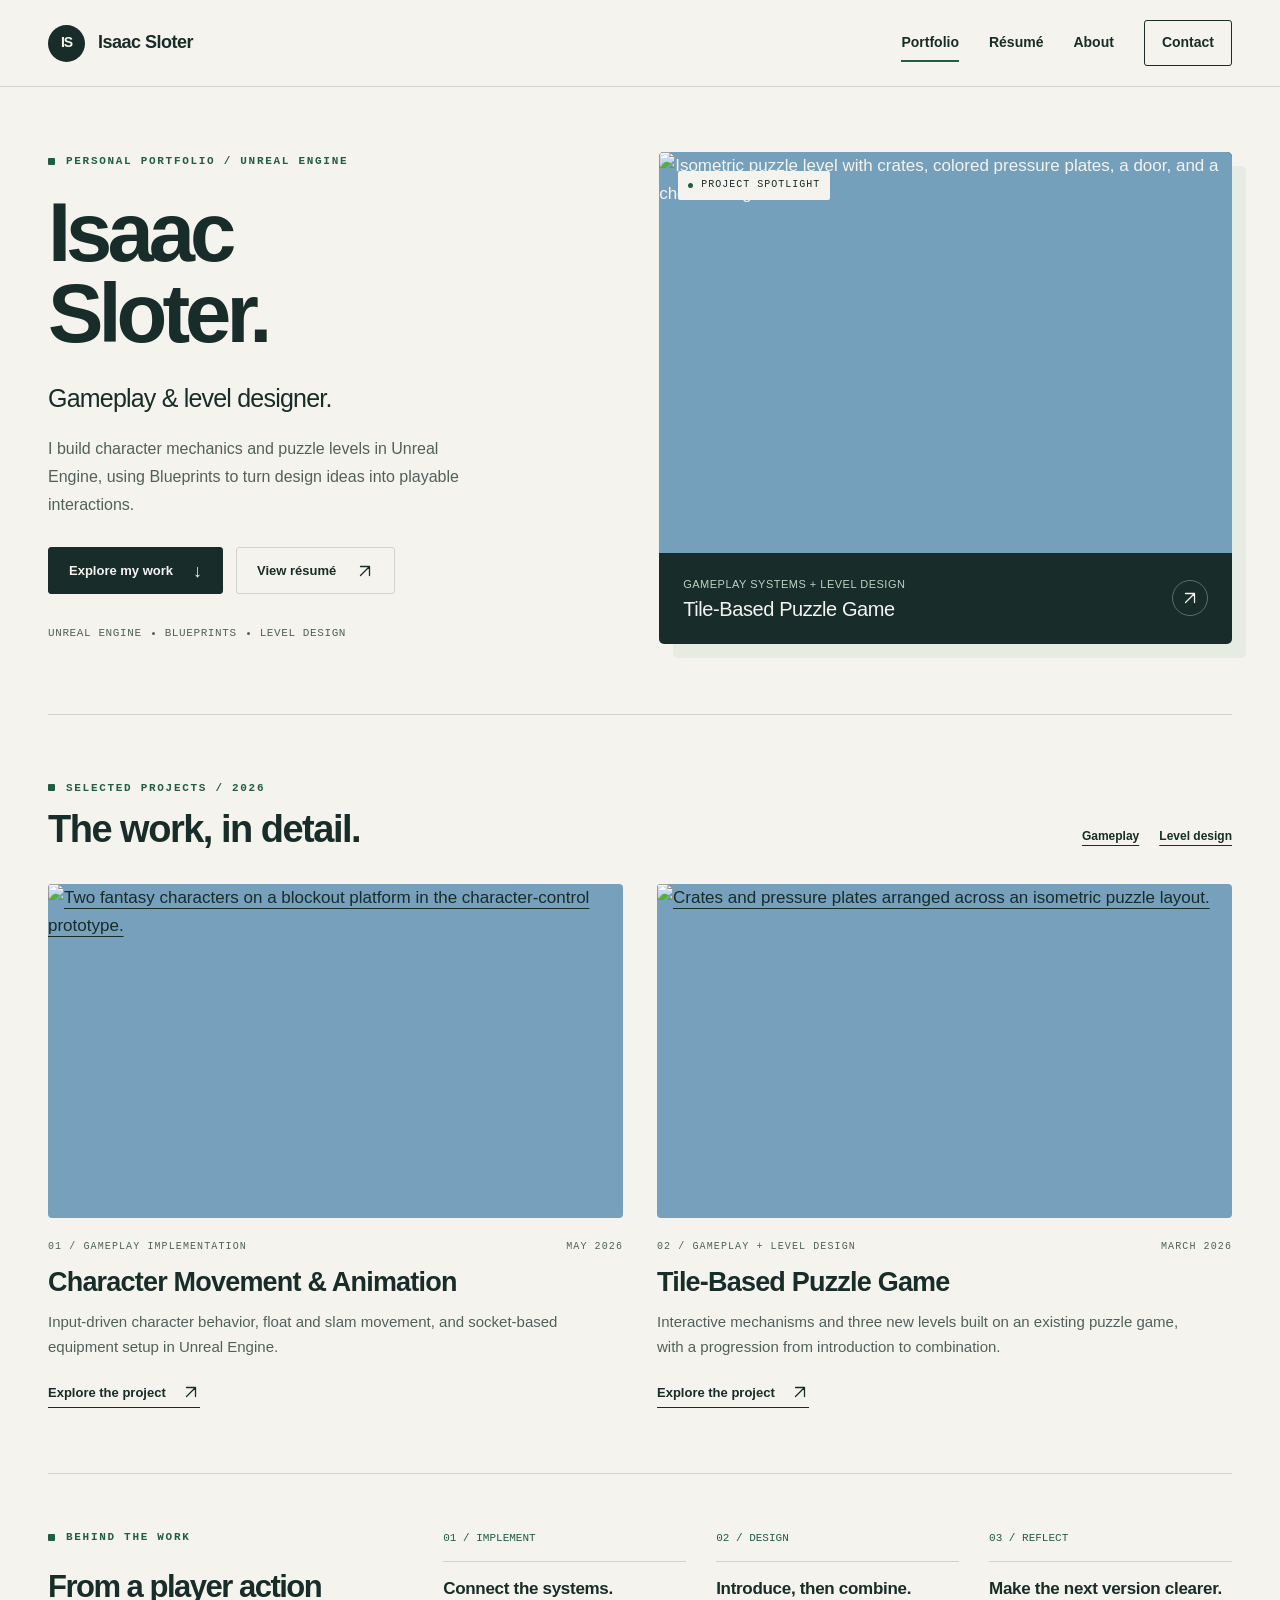
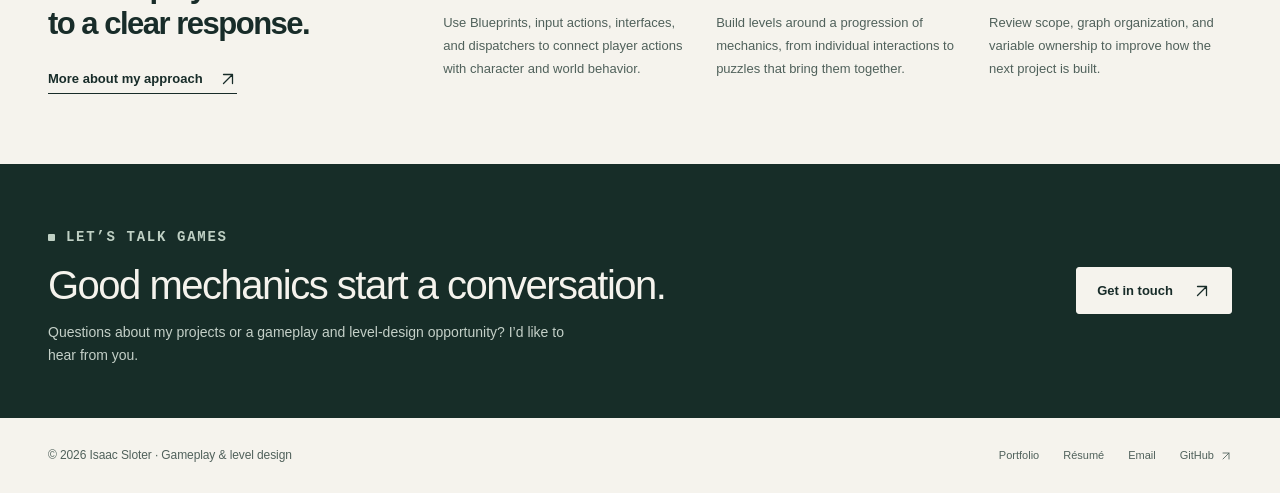
==== index.html @ c2fa04ca "Build personal gameplay and level design portfolio" ====
<!doctype html>
<html lang="en"><head>
<meta charset="utf-8"><meta name="viewport" content="width=device-width, initial-scale=1">
<title>Isaac Sloter | Gameplay &amp; Level Design</title><meta name="description" content="Isaac Sloter’s Unreal Engine portfolio: character movement, Blueprint gameplay systems, and puzzle level design.">
<meta name="theme-color" content="#182c29"><link rel="canonical" href="https://isaacsloter.github.io/">
<meta property="og:type" content="website"><meta property="og:title" content="Isaac Sloter | Gameplay &amp; Level Design"><meta property="og:description" content="Isaac Sloter’s Unreal Engine portfolio: character movement, Blueprint gameplay systems, and puzzle level design."><meta property="og:url" content="https://isaacsloter.github.io/"><meta property="og:image" content="https://isaacsloter.github.io/assets/puzzle-pressure-plates.png"><meta name="twitter:card" content="summary_large_image">
<link rel="icon" type="image/svg+xml" href="assets/favicon.svg"><link rel="stylesheet" href="styles.css"><script src="site.js" defer></script>
</head><body><a class="skip-link" href="#main">Skip to content</a>
<header class="site-header"><div class="wrap header-inner">
  <a class="wordmark" href="index.html" aria-label="Isaac Sloter — portfolio home"><span class="monogram" aria-hidden="true">IS</span>Isaac Sloter</a>
  <nav class="main-nav" aria-label="Main navigation"><a href="index.html#work" aria-current="page">Portfolio</a><a href="resume.html">Résumé</a><a href="about.html">About</a><a href="contact.html" class="contact-link">Contact</a></nav>
</div></header><main id="main"><div class="wrap">
<section class="hero" aria-labelledby="intro-title"><div>
<p class="eyebrow">Personal portfolio / Unreal Engine</p>
<h1 id="intro-title"><span>Isaac</span><span>Sloter.</span></h1>
<p class="hero-role">Gameplay &amp; level designer.</p>
<p class="hero-copy">I build character mechanics and puzzle levels in Unreal Engine, using Blueprints to turn design ideas into playable interactions.</p>
<div class="button-row"><a class="button" href="#work">Explore my work <span class="arrow" aria-hidden="true">↓</span></a><a class="button secondary" href="resume.html">View résumé <span class="arrow" aria-hidden="true"><svg class="icon" aria-hidden="true" viewBox="0 0 24 24" fill="none" stroke="currentColor" stroke-width="1.7" stroke-linecap="round" stroke-linejoin="round"><path d="M6 18 18 6M6 6h12v12"/></svg></span></a></div>
<div class="hero-tools"><span>Unreal Engine</span><span class="sep" aria-hidden="true"></span><span>Blueprints</span><span class="sep" aria-hidden="true"></span><span>Level design</span></div>
</div><figure class="hero-feature"><a href="projects/tile-puzzle.html" aria-label="Explore the Tile-Based Puzzle Game case study"><span class="feature-stamp">PROJECT SPOTLIGHT</span><div class="image-stage"><img src="assets/puzzle-pressure-plates.png" alt="Isometric puzzle level with crates, colored pressure plates, a door, and a checkered goal." width="2133" height="1187" fetchpriority="high"></div><figcaption class="feature-caption"><div><p>GAMEPLAY SYSTEMS + LEVEL DESIGN</p><h2>Tile-Based Puzzle Game</h2></div><span class="round-arrow" aria-hidden="true"><svg class="icon" aria-hidden="true" viewBox="0 0 24 24" fill="none" stroke="currentColor" stroke-width="1.7" stroke-linecap="round" stroke-linejoin="round"><path d="M6 18 18 6M6 6h12v12"/></svg></span></figcaption></a></figure></section>
<section class="section top-rule" id="work" aria-labelledby="work-heading"><div class="section-heading"><div><p class="eyebrow">Selected projects / 2026</p><h2 id="work-heading">The work, in detail.</h2></div><nav class="section-links" aria-label="Portfolio categories"><a href="#gameplay">Gameplay</a><a href="#level-design">Level design</a></nav></div>
<div class="project-grid">
<article class="project-card" id="gameplay"><a class="media-link platformer-card" href="projects/character-movement.html" aria-label="View Character Movement and Animation"><img src="assets/platformer-gameplay.png" alt="Two fantasy characters on a blockout platform in the character-control prototype." width="982" height="847" loading="lazy"></a><div class="card-kicker"><span>01 / Gameplay implementation</span><span>May 2026</span></div><h3><a href="projects/character-movement.html">Character Movement &amp; Animation</a></h3><p>Input-driven character behavior, float and slam movement, and socket-based equipment setup in Unreal Engine.</p><a class="text-link" href="projects/character-movement.html">Explore the project <span class="arrow" aria-hidden="true"><svg class="icon" aria-hidden="true" viewBox="0 0 24 24" fill="none" stroke="currentColor" stroke-width="1.7" stroke-linecap="round" stroke-linejoin="round"><path d="M6 18 18 6M6 6h12v12"/></svg></span></a></article>
<article class="project-card" id="level-design"><a class="media-link" href="projects/tile-puzzle.html" aria-label="View Tile-Based Puzzle Game"><img src="assets/puzzle-pressure-plates.png" alt="Crates and pressure plates arranged across an isometric puzzle layout." width="2133" height="1187" loading="lazy"></a><div class="card-kicker"><span>02 / Gameplay + level design</span><span>March 2026</span></div><h3><a href="projects/tile-puzzle.html">Tile-Based Puzzle Game</a></h3><p>Interactive mechanisms and three new levels built on an existing puzzle game, with a progression from introduction to combination.</p><a class="text-link" href="projects/tile-puzzle.html">Explore the project <span class="arrow" aria-hidden="true"><svg class="icon" aria-hidden="true" viewBox="0 0 24 24" fill="none" stroke="currentColor" stroke-width="1.7" stroke-linecap="round" stroke-linejoin="round"><path d="M6 18 18 6M6 6h12v12"/></svg></span></a></article>
</div></section>
<section class="practice-section" aria-labelledby="practice-heading"><div class="practice-layout"><div><p class="eyebrow">Behind the work</p><h2 id="practice-heading">From a player action<br>to a clear response.</h2><a class="text-link" href="about.html">More about my approach <span class="arrow" aria-hidden="true"><svg class="icon" aria-hidden="true" viewBox="0 0 24 24" fill="none" stroke="currentColor" stroke-width="1.7" stroke-linecap="round" stroke-linejoin="round"><path d="M6 18 18 6M6 6h12v12"/></svg></span></a></div><div class="practice-items"><div class="practice-item"><div class="practice-number">01 / IMPLEMENT</div><h3>Connect the systems.</h3><p>Use Blueprints, input actions, interfaces, and dispatchers to connect player actions with character and world behavior.</p></div><div class="practice-item"><div class="practice-number">02 / DESIGN</div><h3>Introduce, then combine.</h3><p>Build levels around a progression of mechanics, from individual interactions to puzzles that bring them together.</p></div><div class="practice-item"><div class="practice-number">03 / REFLECT</div><h3>Make the next version clearer.</h3><p>Review scope, graph organization, and variable ownership to improve how the next project is built.</p></div></div></div></section></div></main><section class="contact-band" aria-labelledby="contact-heading"><div class="wrap contact-band-inner"><div><p class="eyebrow">Let’s talk games</p><h2 id="contact-heading">Good mechanics start a conversation.</h2><p>Questions about my projects or a gameplay and level-design opportunity? I’d like to hear from you.</p></div><a class="button light" href="contact.html">Get in touch <span class="arrow" aria-hidden="true"><svg class="icon" aria-hidden="true" viewBox="0 0 24 24" fill="none" stroke="currentColor" stroke-width="1.7" stroke-linecap="round" stroke-linejoin="round"><path d="M6 18 18 6M6 6h12v12"/></svg></span></a></div></section><footer class="site-footer"><div class="wrap footer-inner"><span class="footer-signature">© 2026 Isaac Sloter · Gameplay &amp; level design</span><div class="footer-links"><a href="index.html#work">Portfolio</a><a href="resume.html">Résumé</a><a href="mailto:IsaacSloter@outlook.com">Email</a><a href="https://github.com/IsaacSloter">GitHub <svg class="icon" aria-hidden="true" viewBox="0 0 24 24" fill="none" stroke="currentColor" stroke-width="1.7" stroke-linecap="round" stroke-linejoin="round"><path d="M6 18 18 6M6 6h12v12"/></svg></a></div></div></footer></body></html>
---- styles.css ----
@charset "UTF-8";

:root{--paper:#f5f3ed;--surface:#fffefa;--ink:#182c29;--muted:#50615b;--line:#cdd5ca;--green:#235c45;--pale:#e6ece3;--yellow:#edc76b;--night:#172d28;--white:#fffefa;--max:1200px}
*{box-sizing:border-box}
html{scroll-behavior:smooth;scroll-padding-top:100px}
body{margin:0;background:var(--paper);color:var(--ink);font-family:Arial,Helvetica,sans-serif;font-size:17px;line-height:1.65;-webkit-font-smoothing:antialiased}
button,a{-webkit-tap-highlight-color:transparent}
a{color:inherit;text-decoration-thickness:1px;text-underline-offset:5px}
a:hover{color:var(--green)}
button{font:inherit}
img{display:block;max-width:100%;height:auto}
button,a{touch-action:manipulation}
button:focus-visible,a:focus-visible,summary:focus-visible{outline:3px solid #af6900;outline-offset:5px}
::selection{background:var(--yellow);color:var(--ink)}
.wrap{width:min(var(--max),calc(100% - 96px));margin-inline:auto}
.skip-link{position:fixed;top:10px;left:16px;z-index:1000;padding:12px 20px;background:var(--ink);color:white;transform:translateY(-160%)}
.skip-link:focus{transform:none}
.site-header{position:sticky;top:0;z-index:30;background:var(--paper);border-bottom:1px solid var(--line)}
.header-inner{display:flex;align-items:center;justify-content:space-between;gap:24px;min-height:86px}
.wordmark{display:inline-flex;align-items:center;gap:13px;text-decoration:none;font-size:18px;font-weight:700;letter-spacing:-.5px;white-space:nowrap}
.monogram{display:grid;place-items:center;width:37px;height:37px;background:var(--ink);color:var(--paper);font-size:14px;letter-spacing:-1px;border-radius:50%}
.main-nav{display:flex;align-items:center;gap:30px;font-size:14px;font-weight:600}
.main-nav a{text-decoration:none;padding:10px 0;position:relative}
.main-nav a[aria-current="page"]::after{content:"";position:absolute;left:0;right:0;bottom:3px;height:2px;background:var(--green)}
.main-nav .contact-link{border:1px solid var(--ink);border-radius:3px;padding:10px 17px}
.main-nav .contact-link:hover{background:var(--ink);color:var(--paper)}
.eyebrow{display:flex;align-items:center;gap:11px;font-family:Consolas,"Liberation Mono",monospace;font-size:11px;font-weight:600;line-height:1.5;letter-spacing:1.7px;text-transform:uppercase;color:var(--green);margin:0 0 22px}
.eyebrow::before{content:"";width:7px;height:7px;background:currentColor;border-radius:1px;flex-shrink:0}
.hero{display:grid;grid-template-columns:1fr 1.03fr;gap:55px;align-items:center;padding:65px 0 70px}
.hero h1{font-size:clamp(62px,6.5vw,94px);line-height:.98;letter-spacing:-5px;margin:0 0 27px;font-weight:700}
.hero h1 span{display:block}
.hero-role{font-size:25px;line-height:1.35;letter-spacing:-.8px;margin:0 0 20px;font-weight:500}
.hero-copy{max-width:440px;color:var(--muted);font-size:16px;line-height:1.75;margin:0 0 28px}
.button-row{display:flex;flex-wrap:wrap;align-items:center;gap:13px}
.button{display:inline-flex;align-items:center;justify-content:center;gap:20px;min-height:47px;padding:12px 20px;background:var(--ink);color:var(--paper);border:1px solid var(--ink);border-radius:3px;text-decoration:none;font-size:13px;font-weight:700;cursor:pointer;line-height:1.5}
.button:hover{color:var(--paper);background:var(--green);border-color:var(--green)}
.button.secondary{background:transparent;color:var(--ink);border-color:var(--line)}
.button.secondary:hover{border-color:var(--ink)}
.button.light{background:var(--paper);border-color:var(--paper);color:var(--ink)}
.button.light:hover{background:var(--yellow);border-color:var(--yellow)}
.arrow{font-size:18px;font-weight:400;line-height:1}
.hero-tools{display:flex;gap:10px;align-items:center;margin-top:30px;font-size:11px;letter-spacing:.6px;text-transform:uppercase;font-family:Consolas,"Liberation Mono",monospace;color:var(--muted)}
.hero-tools .sep{width:3px;height:3px;background:var(--muted);border-radius:50%}
.hero-feature{position:relative;margin:0;background:var(--ink);border-radius:5px;overflow:hidden;box-shadow:14px 14px 0 var(--pale)}
.hero-feature a{text-decoration:none;display:block;color:var(--paper)}
.hero-feature .image-stage{background:#75a0bb;overflow:hidden}
.hero-feature img{width:100%;aspect-ratio:1.43;object-fit:cover}
.feature-stamp{display:inline-flex;align-items:center;gap:8px;position:absolute;left:19px;top:19px;z-index:1;background:var(--paper);color:var(--ink);font-family:Consolas,"Liberation Mono",monospace;font-size:10px;letter-spacing:1px;padding:6px 10px;border-radius:2px}
.feature-stamp::before{content:"";width:5px;height:5px;border-radius:50%;background:var(--green)}
.feature-caption{display:flex;justify-content:space-between;align-items:center;gap:20px;padding:22px 24px}
.feature-caption p{margin:0;font-size:11px;letter-spacing:.5px;color:#bfd0c4}
.feature-caption h2{margin:3px 0 0;font-size:20px;font-weight:500;line-height:1.3;letter-spacing:-.4px}
.round-arrow{border:1px solid #577368;width:36px;height:36px;display:grid;place-items:center;border-radius:50%;flex-shrink:0}
.section{padding:65px 0}
.section.top-rule{border-top:1px solid var(--line)}
.section-heading{display:flex;justify-content:space-between;gap:24px;align-items:flex-end;margin-bottom:32px}
.section-heading .eyebrow{margin-bottom:12px}
h2{font-size:38px;line-height:1.15;letter-spacing:-1.5px;margin:0 0 22px;font-weight:600}
.section-heading h2{margin:0}
.section-heading .support{max-width:360px;margin:0;color:var(--muted);font-size:14px;line-height:1.65}
.section-links{display:flex;gap:20px;font-size:12px;font-weight:600;margin-bottom:5px}
.project-grid{display:grid;grid-template-columns:1fr 1fr;gap:34px}
.project-card{position:relative;scroll-margin-top:110px;min-width:0}
.project-card .media-link{display:block;overflow:hidden;border-radius:4px;background:#76a0bb}
.project-card img{width:100%;aspect-ratio:1.72;object-fit:cover;transition:transform .25s ease}
.project-card .platformer-card img{object-position:center 57%}
.project-card .media-link:hover img{transform:scale(1.025)}
.card-kicker{display:flex;justify-content:space-between;gap:14px;font-family:Consolas,"Liberation Mono",monospace;font-size:10px;letter-spacing:1.1px;text-transform:uppercase;color:var(--muted);margin:21px 0 10px}
.project-card h3{font-size:27px;line-height:1.2;letter-spacing:-.8px;margin:0 0 12px;font-weight:600}
.project-card h3 a{text-decoration:none}
.project-card p{color:var(--muted);margin:0 0 18px;font-size:15px;line-height:1.65;max-width:95%}
.text-link{display:inline-flex;gap:16px;align-items:center;font-size:13px;font-weight:700;text-decoration:none;border-bottom:1px solid var(--ink);padding-bottom:4px}
.practice-section{padding:55px 0 70px;border-top:1px solid var(--line)}
.practice-layout{display:grid;grid-template-columns:.85fr 2fr;gap:60px}
.practice-layout h2{font-size:31px;line-height:1.2}
.practice-items{display:grid;grid-template-columns:repeat(3,1fr);gap:30px}
.practice-number{font-family:Consolas,"Liberation Mono",monospace;font-size:11px;color:var(--green);padding-bottom:14px;margin-bottom:16px;border-bottom:1px solid var(--line)}
.practice-item h3{font-size:17px;line-height:1.35;letter-spacing:-.3px;margin:0 0 11px}
.practice-item p{font-size:13px;color:var(--muted);margin:0;line-height:1.75}
.contact-band{background:var(--night);color:var(--paper);padding:50px 0}
.contact-band-inner{display:flex;justify-content:space-between;gap:30px;align-items:center}
.contact-band .eyebrow{color:#bfd0c4;margin-bottom:14px}
.contact-band h2{font-size:40px;margin:0;font-weight:500}
.contact-band p{color:#c4d0c8;margin:13px 0 0;font-size:14px;max-width:530px}
.site-footer{padding:28px 0;font-size:11px;color:var(--muted)}
.footer-inner{display:flex;align-items:center;justify-content:space-between;gap:20px}
.footer-links{display:flex;gap:24px;flex-wrap:wrap}
.footer-links a{text-decoration:none}
.footer-signature{font-size:12px;letter-spacing:-.1px}
.page-hero{padding:55px 0 38px}
.breadcrumb{display:inline-flex;gap:12px;align-items:center;font-size:12px;text-decoration:none;color:var(--muted);margin-bottom:34px}
.page-hero .eyebrow{margin-bottom:19px}
.page-hero h1{font-size:clamp(40px,5.5vw,72px);line-height:1.06;letter-spacing:-3px;margin:0 0 23px;max-width:980px;font-weight:600}
.page-lead{font-size:19px;line-height:1.65;color:var(--muted);margin:0;max-width:740px}
.project-meta{display:grid;grid-template-columns:1.2fr 1fr 1fr;gap:20px;padding:23px 0;border-top:1px solid var(--line);border-bottom:1px solid var(--line);margin-top:32px}
.project-meta dt,.meta-label{font-size:10px;letter-spacing:1px;text-transform:uppercase;font-family:Consolas,"Liberation Mono",monospace;color:var(--muted);margin-bottom:6px}
.project-meta dd{font-size:14px;font-weight:600;margin:0;line-height:1.5}
.project-cover{margin:0 0 50px}
.project-cover img{width:100%;border-radius:5px;background:#729bb8}
.project-cover.platformer-cover{max-width:870px;margin-inline:auto}
.project-cover.platformer-cover img{max-height:610px;object-fit:contain;background:#c6c3b9}
.project-cover figcaption,.gallery figcaption{font-size:12px;line-height:1.6;color:var(--muted);margin-top:12px}
.image-zoom{display:block;position:relative;width:100%;padding:0;border:0;background:transparent;cursor:zoom-in;text-align:left}
.image-zoom::after{content:"+";position:absolute;bottom:14px;right:14px;background:var(--paper);color:var(--ink);border-radius:50%;width:32px;height:32px;display:grid;place-items:center;font-size:18px;box-shadow:0 1px 8px #0002}
.case-layout{display:grid;grid-template-columns:215px minmax(0,1fr);gap:70px;padding-bottom:66px;align-items:start}
.case-nav{position:sticky;top:120px;display:flex;flex-direction:column;gap:13px;font-size:12px;border-top:1px solid var(--line);padding-top:20px}
.case-nav p{font-family:Consolas,"Liberation Mono",monospace;font-size:10px;letter-spacing:1.3px;color:var(--muted);text-transform:uppercase;margin:0 0 7px}
.case-nav a{text-decoration:none}
.case-section{padding:0 0 44px;margin-bottom:38px;border-bottom:1px solid var(--line);scroll-margin-top:120px}
.case-section:last-child{margin-bottom:0;border:0;padding-bottom:0}
.case-section h2{font-size:32px;margin-bottom:21px}
.case-section h3{font-size:20px;letter-spacing:-.5px;margin:27px 0 11px;line-height:1.35}
.case-section p{font-size:16px;margin:0 0 18px;color:var(--muted)}
.case-section p:last-child{margin-bottom:0}
.case-section ul{padding-left:20px;color:var(--muted);font-size:16px;margin:0}
.case-section li{padding-left:4px;margin:0 0 11px}
.case-section strong{color:var(--ink);font-weight:600}
.role-note{background:var(--pale);border-left:3px solid var(--green);padding:23px 25px;margin:26px 0 0}
.role-note .meta-label{display:block;margin-bottom:9px;color:var(--green)}
.role-note p{font-size:14px;color:var(--ink);line-height:1.75}
.steps{list-style:none!important;padding:0!important;counter-reset:step}
.steps li{display:grid;grid-template-columns:42px 1fr;gap:18px;padding:20px 0;border-top:1px solid var(--line);margin:0;counter-increment:step}
.steps li::before{content:"0" counter(step);font-family:Consolas,"Liberation Mono",monospace;font-size:14px;color:var(--green);padding-top:4px}
.steps h3{margin:0 0 6px;font-size:18px}
.steps p{font-size:14px;margin:0}
.gallery{display:grid;grid-template-columns:1fr;gap:27px;margin-top:26px}
.gallery figure{margin:0}
.gallery img{width:100%;border-radius:3px}
.next-project{border-top:1px solid var(--line);padding:35px 0 50px}
.next-project a{display:flex;align-items:center;justify-content:space-between;gap:25px;text-decoration:none}
.next-project .eyebrow{margin:0 0 10px}
.next-project h2{font-size:29px;margin:0}
.next-project .round-arrow{width:48px;height:48px;border-color:var(--line);font-size:24px}
.about-layout{display:grid;grid-template-columns:.65fr 1.35fr;gap:90px;padding:25px 0 70px}
.about-id{background:var(--night);color:var(--paper);padding:40px;border-radius:4px;align-self:start;position:sticky;top:125px}
.about-monogram{font-size:96px;line-height:1;letter-spacing:-8px;border-bottom:1px solid #4f685e;padding-bottom:35px;margin-bottom:28px}
.about-id h2{font-size:25px;letter-spacing:-.7px;margin:0 0 9px}
.about-id p{font-size:14px;color:#c3d1c7;margin:0 0 24px}
.about-id .text-link{color:var(--paper);border-color:#719184}
.about-content section{padding-bottom:35px;margin-bottom:35px;border-bottom:1px solid var(--line)}
.about-content section:last-child{padding-bottom:0;margin-bottom:0;border:0}
.about-content h2{font-size:29px}
.about-content p{color:var(--muted);font-size:16px}
.skill-tags{display:flex;flex-wrap:wrap;gap:10px;padding:0;list-style:none}
.skill-tags li{border:1px solid var(--line);padding:7px 12px;border-radius:2px;font-size:12px;color:var(--ink)}
.contact-layout{display:grid;grid-template-columns:1.15fr .85fr;gap:75px;padding:12px 0 75px;align-items:start}
.contact-primary{border-top:1px solid var(--line);padding-top:26px}
.contact-email{font-size:clamp(20px,2.6vw,34px);line-height:1.4;letter-spacing:-1px;text-decoration:none;overflow-wrap:anywhere;display:inline-block;border-bottom:1px solid var(--ink);margin:4px 0 25px;padding-bottom:7px}
.contact-primary p{color:var(--muted);font-size:15px;max-width:520px}
.contact-aside{background:var(--pale);padding:32px;border-radius:4px}
.contact-aside h2{font-size:24px;letter-spacing:-.7px}
.contact-aside a{display:flex;justify-content:space-between;align-items:center;text-decoration:none;padding:18px 0;border-top:1px solid var(--line);gap:25px;font-size:14px;font-weight:600}
.contact-aside p{font-size:13px;color:var(--muted);margin:0 0 22px}
.resume-toolbar{display:flex;justify-content:space-between;gap:25px;align-items:end;margin-bottom:28px}
.resume-toolbar .eyebrow{margin:0}
.resume-sheet{background:var(--surface);border:1px solid var(--line);padding:55px 65px;margin:0 auto 70px;max-width:1020px}
.resume-heading{border-bottom:2px solid var(--ink);padding-bottom:25px;margin-bottom:30px}
.resume-heading h1{font-size:44px;letter-spacing:-1.9px;line-height:1.15;margin:0 0 6px}
.resume-heading .role{font-size:18px;color:var(--muted);margin:0 0 16px}
.resume-contact{display:flex;flex-wrap:wrap;gap:6px 24px;font-size:12px;overflow-wrap:anywhere}
.resume-section{margin-bottom:31px}
.resume-section:last-child{margin-bottom:0}
.resume-section h2{font-size:13px;text-transform:uppercase;font-family:Consolas,"Liberation Mono",monospace;letter-spacing:1.5px;margin:0 0 14px;color:var(--green)}
.resume-section p,.resume-section li{font-size:14px;line-height:1.7;color:var(--muted)}
.resume-section p{margin:0 0 10px}
.resume-skills{display:grid;grid-template-columns:1fr 1fr;gap:10px 30px}
.resume-skills strong{color:var(--ink);display:block;font-size:13px}
.resume-project{margin-top:25px}
.resume-project:first-of-type{margin-top:0}
.resume-project h3{font-size:18px;letter-spacing:-.5px;line-height:1.35;margin:0 0 5px}
.resume-project h3 a{text-decoration:none}
.resume-project .project-label{font-size:11px;color:var(--green);margin-bottom:10px}
.resume-project ul{padding-left:18px;margin:0}
.resume-project li{padding-left:3px;margin-bottom:5px}
.error-page{min-height:60vh;padding:80px 0}
.error-page h1{font-size:clamp(40px,6vw,72px);letter-spacing:-2px;line-height:1.05}
.error-page p{color:var(--muted);max-width:520px;margin-bottom:30px}
.image-dialog{padding:0;border:0;border-radius:4px;background:var(--paper);max-width:min(1400px,94vw);max-height:92vh;overflow:auto;color:var(--ink)}
.image-dialog::backdrop{background:rgb(8 20 16 / 88%)}
.dialog-top{display:flex;justify-content:space-between;align-items:center;gap:25px;padding:12px 18px;font-size:12px;color:var(--muted)}
.dialog-close{background:var(--ink);color:var(--paper);border:0;border-radius:2px;padding:7px 13px;cursor:pointer;white-space:nowrap;font-size:12px}
.image-dialog img{max-height:76vh;object-fit:contain;width:auto;max-width:100%;margin:auto}
.dialog-caption{padding:12px 18px;font-size:13px;margin:0;max-width:900px}
@media(min-width:1500px){.hero{padding:83px 0 86px}.hero h1{font-size:100px}}
@media(max-width:1050px){.wrap{width:calc(100% - 64px)}.hero{gap:35px}.hero h1{font-size:76px}.hero-role{font-size:22px}.hero-feature img{aspect-ratio:1.14}.feature-caption h2{font-size:18px}.practice-layout{grid-template-columns:1fr;gap:22px}.case-layout{grid-template-columns:170px minmax(0,1fr);gap:35px}.about-layout{gap:40px;grid-template-columns:.8fr 1.2fr}.about-id{padding:30px}.contact-layout{gap:40px}}
@media(max-width:760px){html{scroll-padding-top:130px}.wrap{width:calc(100% - 40px)}.header-inner{padding:14px 0;min-height:76px;gap:20px;flex-wrap:wrap}.wordmark{font-size:16px}.monogram{width:30px;height:30px;font-size:12px}.main-nav{gap:20px;font-size:12px}.main-nav .contact-link{padding:7px 12px}.hero{padding:44px 0 48px;grid-template-columns:1fr;gap:38px}.hero h1{font-size:72px;letter-spacing:-4px;margin-bottom:21px}.hero h1 span{display:inline}.hero h1 span+span::before{content:" "}.hero-copy{max-width:540px}.hero-feature{max-width:100%;box-shadow:8px 8px 0 var(--pale)}.hero-feature img{aspect-ratio:1.85}.hero-role{font-size:25px}.hero-tools{margin-top:23px}.section{padding:45px 0}.section-heading{align-items:start;gap:20px;flex-direction:column;margin-bottom:24px}.section-links{gap:24px}.section-heading h2{font-size:32px}.project-grid{gap:35px}.project-card h3{font-size:23px}.project-card p{font-size:14px}.card-kicker{font-size:9px;gap:9px;flex-wrap:wrap}.practice-layout h2{font-size:29px}.practice-items{gap:24px}.practice-section{padding:40px 0 50px}.contact-band{padding:38px 0}.contact-band-inner{align-items:start;flex-direction:column}.contact-band h2{font-size:34px}.footer-inner{align-items:start;flex-direction:column;gap:16px}.page-hero{padding:35px 0 28px}.breadcrumb{margin-bottom:26px}.page-hero h1{font-size:48px;letter-spacing:-2px}.page-lead{font-size:17px}.project-meta{margin-top:25px;grid-template-columns:1fr 1fr;gap:18px}.project-meta>div:first-child{grid-column:1/-1}.project-meta dd{font-size:13px}.case-layout{display:block;padding-bottom:45px}.case-nav{position:static;display:flex;flex-direction:row;flex-wrap:wrap;gap:10px 22px;padding:0 0 23px;margin-bottom:32px;border-top:0;border-bottom:1px solid var(--line);font-size:12px}.case-nav p{width:100%;margin:0 0 2px}.case-section h2{font-size:29px}.case-section p,.case-section li{font-size:15px}.case-section{padding-bottom:30px;margin-bottom:30px;scroll-margin-top:130px}.project-cover{margin-bottom:30px}.about-layout{grid-template-columns:1fr;gap:35px;padding-bottom:48px}.about-id{position:static;display:grid;grid-template-columns:85px 1fr;gap:0 25px;padding:28px}.about-monogram{font-size:65px;letter-spacing:-6px;border:0;padding:0;grid-row:1/4;margin:0}.about-id h2{font-size:23px}.about-id p{margin-bottom:14px}.about-id .text-link{justify-self:start}.contact-layout{grid-template-columns:1fr;gap:35px;padding-bottom:45px}.contact-email{font-size:29px}.resume-sheet{padding:34px 30px;margin-bottom:45px}.resume-heading h1{font-size:38px}.resume-toolbar{margin-bottom:23px}.next-project{padding:28px 0 38px}.next-project h2{font-size:25px}}
@media(max-width:520px){.header-inner{gap:11px;justify-content:center}.wordmark{margin-right:auto}.main-nav{width:100%;justify-content:space-between;gap:12px}.main-nav a{padding:5px 0}.main-nav .contact-link{padding:5px 10px}.site-header{position:relative}.hero{padding-top:33px}.hero h1{font-size:62px;letter-spacing:-3.5px}.hero h1 span{display:block}.hero h1 span+span::before{content:none}.hero-role{font-size:22px}.eyebrow{font-size:10px;letter-spacing:1.2px}.hero-feature img{aspect-ratio:1.48}.feature-caption{padding:18px}.feature-caption h2{font-size:18px}.feature-caption p{font-size:10px}.feature-stamp{left:12px;top:12px;font-size:9px}.button{gap:14px;padding:11px 16px;font-size:12px}.project-grid{grid-template-columns:1fr;gap:38px}.project-card img{aspect-ratio:1.62}.project-card h3{font-size:25px}.card-kicker{font-size:10px;flex-wrap:nowrap}.practice-items{grid-template-columns:1fr;gap:26px}.practice-number{padding-bottom:9px;margin-bottom:10px}.practice-item h3{font-size:18px}.practice-item p{font-size:14px;max-width:420px}.contact-band h2{font-size:31px}.footer-links{gap:18px;font-size:11px}.page-hero h1{font-size:39px;letter-spacing:-1.6px}.page-lead{font-size:16px}.project-meta{grid-template-columns:1fr}.project-meta>div:first-child{grid-column:auto}.role-note{padding:20px}.steps li{grid-template-columns:30px 1fr;gap:12px}.case-section h2{font-size:28px}.case-section h3{font-size:19px}.contact-email{font-size:23px;letter-spacing:-.7px}.contact-aside{padding:25px}.resume-sheet{padding:27px 22px}.resume-heading h1{font-size:34px}.resume-heading .role{font-size:16px}.resume-skills{grid-template-columns:1fr;gap:6px}.resume-contact{font-size:11px;gap:7px}.resume-toolbar{align-items:center}.resume-toolbar .eyebrow{font-size:9px}.resume-toolbar .button{min-height:40px;padding:9px 13px;font-size:11px}.about-id{grid-template-columns:65px 1fr;gap:0 20px;padding:25px}.about-monogram{font-size:55px}.image-dialog{max-width:96vw}.dialog-top{font-size:11px}.dialog-caption{font-size:12px}}
@media(prefers-reduced-motion:reduce){html{scroll-behavior:auto}*,*::before,*::after{transition:none!important;animation:none!important}}
@media print{@page{margin:14mm}body{background:white;color:#111;font-size:10pt}.site-header,.site-footer,.contact-band,.resume-toolbar,.skip-link{display:none!important}.wrap{width:100%;max-width:none}.page-hero{padding:0}.resume-sheet{border:0;padding:0;margin:0;max-width:none;background:white}.resume-heading h1{font-size:28pt}.resume-heading .role{font-size:13pt}.resume-heading{padding-bottom:15px;margin-bottom:20px}.resume-section{margin-bottom:20px}.resume-section h2{font-size:10pt;color:#111}.resume-section p,.resume-section li{font-size:10pt;line-height:1.5;color:#222}.resume-project h3{font-size:12pt}.resume-skills{grid-template-columns:1fr 1fr}.resume-project{break-inside:avoid;margin-top:18px}.resume-contact{font-size:9pt}a{color:inherit;text-decoration:none}.image-dialog{display:none!important}}

.icon{display:inline-block;width:18px;height:18px;vertical-align:middle;flex-shrink:0}.footer-links .icon{width:12px;height:12px;margin-left:3px}.arrow .icon{display:block}
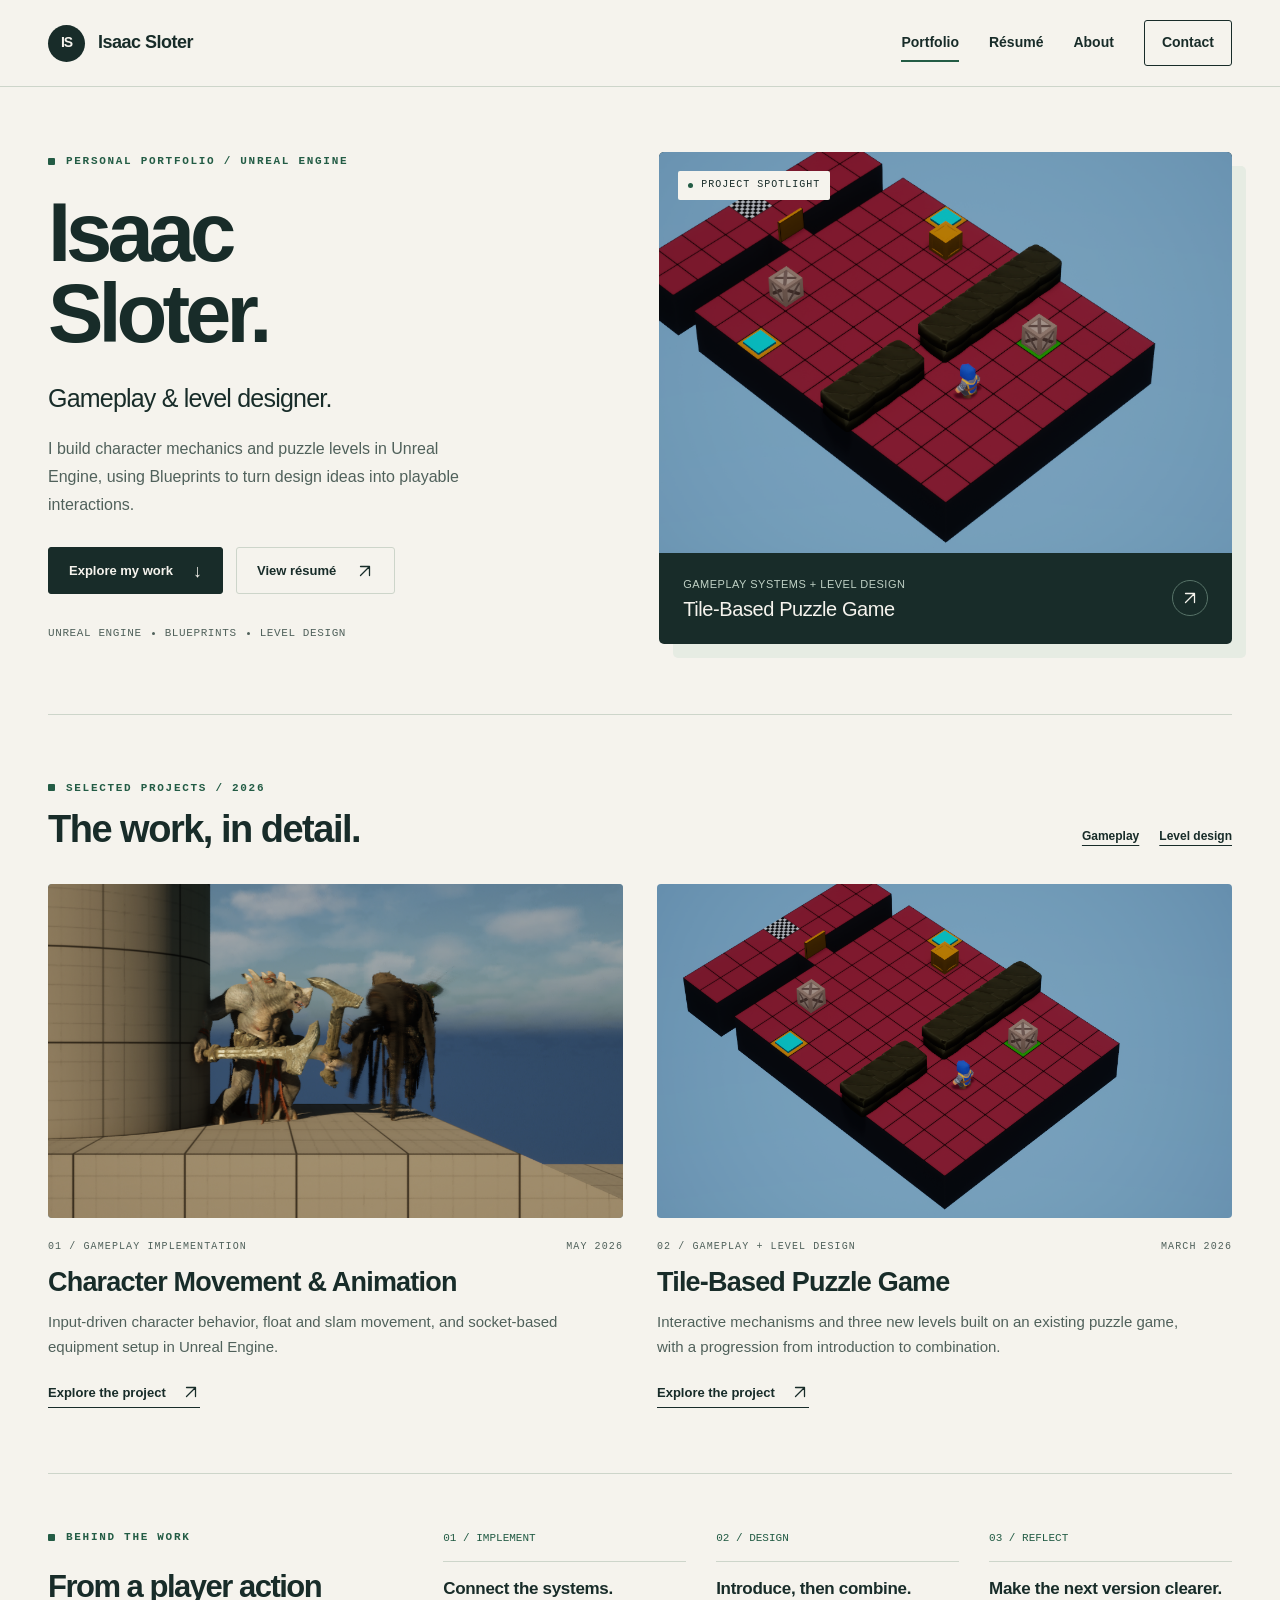
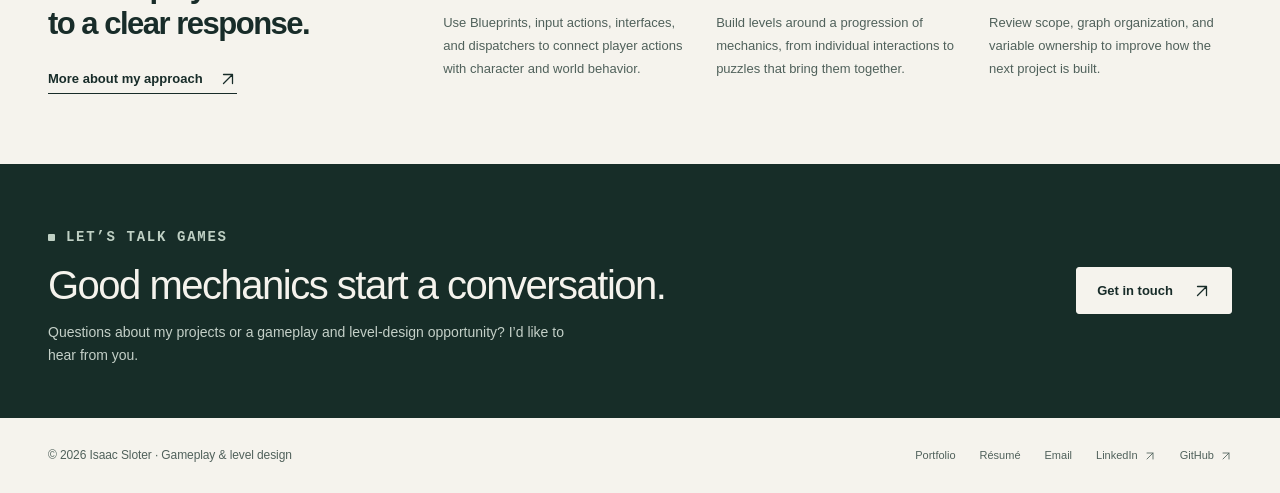
==== commit 1b048a88: "Add supplied résumé details, LinkedIn, and project asset credits" ====
--- a/index.html
+++ b/index.html
@@ -23,4 +23,4 @@
 <article class="project-card" id="gameplay"><a class="media-link platformer-card" href="projects/character-movement.html" aria-label="View Character Movement and Animation"><img src="assets/platformer-gameplay.png" alt="Two fantasy characters on a blockout platform in the character-control prototype." width="982" height="847" loading="lazy"></a><div class="card-kicker"><span>01 / Gameplay implementation</span><span>May 2026</span></div><h3><a href="projects/character-movement.html">Character Movement &amp; Animation</a></h3><p>Input-driven character behavior, float and slam movement, and socket-based equipment setup in Unreal Engine.</p><a class="text-link" href="projects/character-movement.html">Explore the project <span class="arrow" aria-hidden="true"><svg class="icon" aria-hidden="true" viewBox="0 0 24 24" fill="none" stroke="currentColor" stroke-width="1.7" stroke-linecap="round" stroke-linejoin="round"><path d="M6 18 18 6M6 6h12v12"/></svg></span></a></article>
 <article class="project-card" id="level-design"><a class="media-link" href="projects/tile-puzzle.html" aria-label="View Tile-Based Puzzle Game"><img src="assets/puzzle-pressure-plates.png" alt="Crates and pressure plates arranged across an isometric puzzle layout." width="2133" height="1187" loading="lazy"></a><div class="card-kicker"><span>02 / Gameplay + level design</span><span>March 2026</span></div><h3><a href="projects/tile-puzzle.html">Tile-Based Puzzle Game</a></h3><p>Interactive mechanisms and three new levels built on an existing puzzle game, with a progression from introduction to combination.</p><a class="text-link" href="projects/tile-puzzle.html">Explore the project <span class="arrow" aria-hidden="true"><svg class="icon" aria-hidden="true" viewBox="0 0 24 24" fill="none" stroke="currentColor" stroke-width="1.7" stroke-linecap="round" stroke-linejoin="round"><path d="M6 18 18 6M6 6h12v12"/></svg></span></a></article>
 </div></section>
-<section class="practice-section" aria-labelledby="practice-heading"><div class="practice-layout"><div><p class="eyebrow">Behind the work</p><h2 id="practice-heading">From a player action<br>to a clear response.</h2><a class="text-link" href="about.html">More about my approach <span class="arrow" aria-hidden="true"><svg class="icon" aria-hidden="true" viewBox="0 0 24 24" fill="none" stroke="currentColor" stroke-width="1.7" stroke-linecap="round" stroke-linejoin="round"><path d="M6 18 18 6M6 6h12v12"/></svg></span></a></div><div class="practice-items"><div class="practice-item"><div class="practice-number">01 / IMPLEMENT</div><h3>Connect the systems.</h3><p>Use Blueprints, input actions, interfaces, and dispatchers to connect player actions with character and world behavior.</p></div><div class="practice-item"><div class="practice-number">02 / DESIGN</div><h3>Introduce, then combine.</h3><p>Build levels around a progression of mechanics, from individual interactions to puzzles that bring them together.</p></div><div class="practice-item"><div class="practice-number">03 / REFLECT</div><h3>Make the next version clearer.</h3><p>Review scope, graph organization, and variable ownership to improve how the next project is built.</p></div></div></div></section></div></main><section class="contact-band" aria-labelledby="contact-heading"><div class="wrap contact-band-inner"><div><p class="eyebrow">Let’s talk games</p><h2 id="contact-heading">Good mechanics start a conversation.</h2><p>Questions about my projects or a gameplay and level-design opportunity? I’d like to hear from you.</p></div><a class="button light" href="contact.html">Get in touch <span class="arrow" aria-hidden="true"><svg class="icon" aria-hidden="true" viewBox="0 0 24 24" fill="none" stroke="currentColor" stroke-width="1.7" stroke-linecap="round" stroke-linejoin="round"><path d="M6 18 18 6M6 6h12v12"/></svg></span></a></div></section><footer class="site-footer"><div class="wrap footer-inner"><span class="footer-signature">© 2026 Isaac Sloter · Gameplay &amp; level design</span><div class="footer-links"><a href="index.html#work">Portfolio</a><a href="resume.html">Résumé</a><a href="mailto:IsaacSloter@outlook.com">Email</a><a href="https://github.com/IsaacSloter">GitHub <svg class="icon" aria-hidden="true" viewBox="0 0 24 24" fill="none" stroke="currentColor" stroke-width="1.7" stroke-linecap="round" stroke-linejoin="round"><path d="M6 18 18 6M6 6h12v12"/></svg></a></div></div></footer></body></html>+<section class="practice-section" aria-labelledby="practice-heading"><div class="practice-layout"><div><p class="eyebrow">Behind the work</p><h2 id="practice-heading">From a player action<br>to a clear response.</h2><a class="text-link" href="about.html">More about my approach <span class="arrow" aria-hidden="true"><svg class="icon" aria-hidden="true" viewBox="0 0 24 24" fill="none" stroke="currentColor" stroke-width="1.7" stroke-linecap="round" stroke-linejoin="round"><path d="M6 18 18 6M6 6h12v12"/></svg></span></a></div><div class="practice-items"><div class="practice-item"><div class="practice-number">01 / IMPLEMENT</div><h3>Connect the systems.</h3><p>Use Blueprints, input actions, interfaces, and dispatchers to connect player actions with character and world behavior.</p></div><div class="practice-item"><div class="practice-number">02 / DESIGN</div><h3>Introduce, then combine.</h3><p>Build levels around a progression of mechanics, from individual interactions to puzzles that bring them together.</p></div><div class="practice-item"><div class="practice-number">03 / REFLECT</div><h3>Make the next version clearer.</h3><p>Review scope, graph organization, and variable ownership to improve how the next project is built.</p></div></div></div></section></div></main><section class="contact-band" aria-labelledby="contact-heading"><div class="wrap contact-band-inner"><div><p class="eyebrow">Let’s talk games</p><h2 id="contact-heading">Good mechanics start a conversation.</h2><p>Questions about my projects or a gameplay and level-design opportunity? I’d like to hear from you.</p></div><a class="button light" href="contact.html">Get in touch <span class="arrow" aria-hidden="true"><svg class="icon" aria-hidden="true" viewBox="0 0 24 24" fill="none" stroke="currentColor" stroke-width="1.7" stroke-linecap="round" stroke-linejoin="round"><path d="M6 18 18 6M6 6h12v12"/></svg></span></a></div></section><footer class="site-footer"><div class="wrap footer-inner"><span class="footer-signature">© 2026 Isaac Sloter · Gameplay &amp; level design</span><div class="footer-links"><a href="index.html#work">Portfolio</a><a href="resume.html">Résumé</a><a href="mailto:IsaacSloter@outlook.com">Email</a><a href="https://www.linkedin.com/in/isaac-sloter-b94650375">LinkedIn <svg class="icon" aria-hidden="true" viewBox="0 0 24 24" fill="none" stroke="currentColor" stroke-width="1.7" stroke-linecap="round" stroke-linejoin="round"><path d="M6 18 18 6M6 6h12v12"/></svg></a><a href="https://github.com/IsaacSloter">GitHub <svg class="icon" aria-hidden="true" viewBox="0 0 24 24" fill="none" stroke="currentColor" stroke-width="1.7" stroke-linecap="round" stroke-linejoin="round"><path d="M6 18 18 6M6 6h12v12"/></svg></a></div></div></footer></body></html>
--- a/styles.css
+++ b/styles.css
@@ -172,6 +172,8 @@
 .resume-project .project-label{font-size:11px;color:var(--green);margin-bottom:10px}
 .resume-project ul{padding-left:18px;margin:0}
 .resume-project li{padding-left:3px;margin-bottom:5px}
+.resume-education{break-inside:avoid}
+.resume-education h3{font-size:16px;line-height:1.45;margin:0 0 5px}
 .error-page{min-height:60vh;padding:80px 0}
 .error-page h1{font-size:clamp(40px,6vw,72px);letter-spacing:-2px;line-height:1.05}
 .error-page p{color:var(--muted);max-width:520px;margin-bottom:30px}
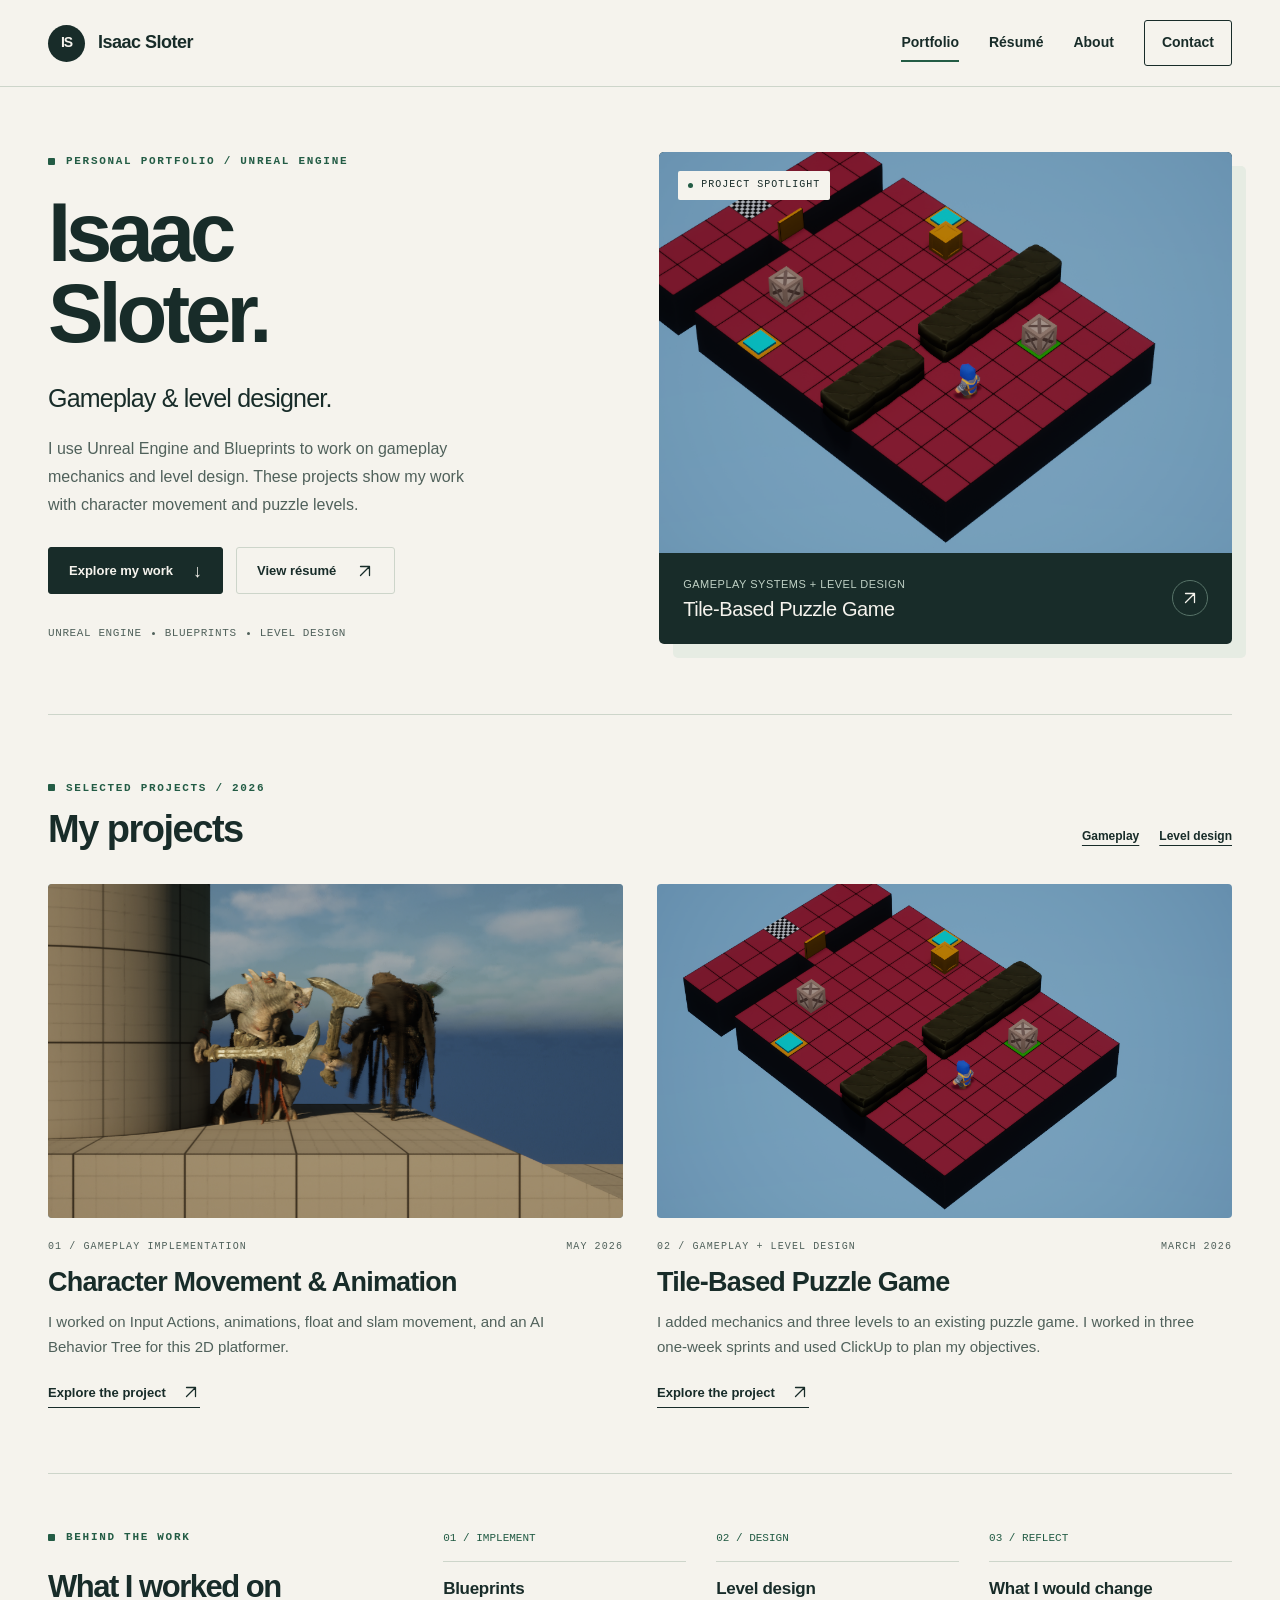
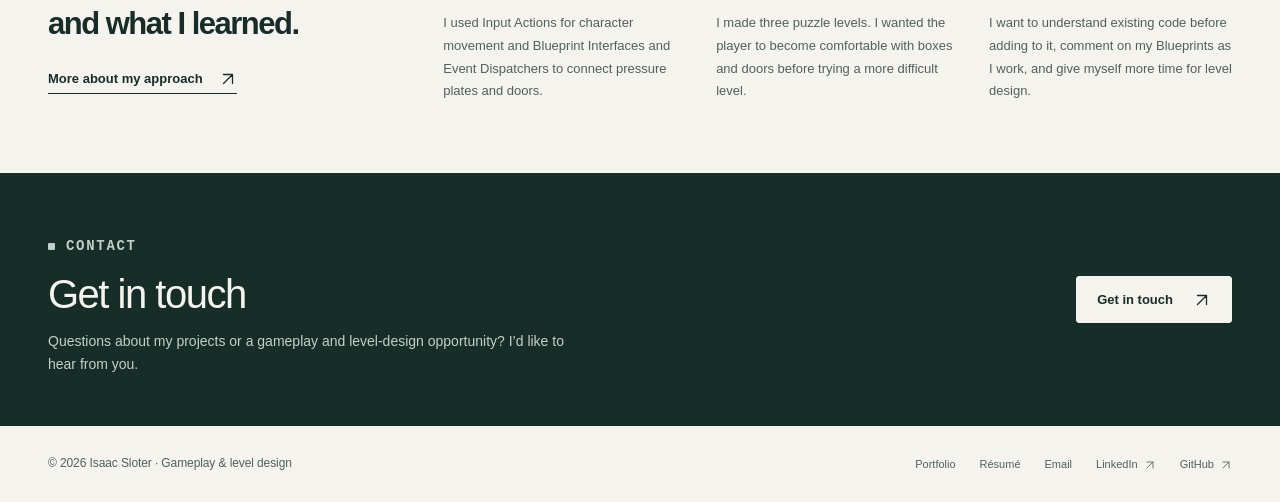
==== commit 0029a652: "Preserve Isaac's original voice in project descriptions" ====
--- a/index.html
+++ b/index.html
@@ -14,13 +14,13 @@
 <p class="eyebrow">Personal portfolio / Unreal Engine</p>
 <h1 id="intro-title"><span>Isaac</span><span>Sloter.</span></h1>
 <p class="hero-role">Gameplay &amp; level designer.</p>
-<p class="hero-copy">I build character mechanics and puzzle levels in Unreal Engine, using Blueprints to turn design ideas into playable interactions.</p>
+<p class="hero-copy">I use Unreal Engine and Blueprints to work on gameplay mechanics and level design. These projects show my work with character movement and puzzle levels.</p>
 <div class="button-row"><a class="button" href="#work">Explore my work <span class="arrow" aria-hidden="true">↓</span></a><a class="button secondary" href="resume.html">View résumé <span class="arrow" aria-hidden="true"><svg class="icon" aria-hidden="true" viewBox="0 0 24 24" fill="none" stroke="currentColor" stroke-width="1.7" stroke-linecap="round" stroke-linejoin="round"><path d="M6 18 18 6M6 6h12v12"/></svg></span></a></div>
 <div class="hero-tools"><span>Unreal Engine</span><span class="sep" aria-hidden="true"></span><span>Blueprints</span><span class="sep" aria-hidden="true"></span><span>Level design</span></div>
 </div><figure class="hero-feature"><a href="projects/tile-puzzle.html" aria-label="Explore the Tile-Based Puzzle Game case study"><span class="feature-stamp">PROJECT SPOTLIGHT</span><div class="image-stage"><img src="assets/puzzle-pressure-plates.png" alt="Isometric puzzle level with crates, colored pressure plates, a door, and a checkered goal." width="2133" height="1187" fetchpriority="high"></div><figcaption class="feature-caption"><div><p>GAMEPLAY SYSTEMS + LEVEL DESIGN</p><h2>Tile-Based Puzzle Game</h2></div><span class="round-arrow" aria-hidden="true"><svg class="icon" aria-hidden="true" viewBox="0 0 24 24" fill="none" stroke="currentColor" stroke-width="1.7" stroke-linecap="round" stroke-linejoin="round"><path d="M6 18 18 6M6 6h12v12"/></svg></span></figcaption></a></figure></section>
-<section class="section top-rule" id="work" aria-labelledby="work-heading"><div class="section-heading"><div><p class="eyebrow">Selected projects / 2026</p><h2 id="work-heading">The work, in detail.</h2></div><nav class="section-links" aria-label="Portfolio categories"><a href="#gameplay">Gameplay</a><a href="#level-design">Level design</a></nav></div>
+<section class="section top-rule" id="work" aria-labelledby="work-heading"><div class="section-heading"><div><p class="eyebrow">Selected projects / 2026</p><h2 id="work-heading">My projects</h2></div><nav class="section-links" aria-label="Portfolio categories"><a href="#gameplay">Gameplay</a><a href="#level-design">Level design</a></nav></div>
 <div class="project-grid">
-<article class="project-card" id="gameplay"><a class="media-link platformer-card" href="projects/character-movement.html" aria-label="View Character Movement and Animation"><img src="assets/platformer-gameplay.png" alt="Two fantasy characters on a blockout platform in the character-control prototype." width="982" height="847" loading="lazy"></a><div class="card-kicker"><span>01 / Gameplay implementation</span><span>May 2026</span></div><h3><a href="projects/character-movement.html">Character Movement &amp; Animation</a></h3><p>Input-driven character behavior, float and slam movement, and socket-based equipment setup in Unreal Engine.</p><a class="text-link" href="projects/character-movement.html">Explore the project <span class="arrow" aria-hidden="true"><svg class="icon" aria-hidden="true" viewBox="0 0 24 24" fill="none" stroke="currentColor" stroke-width="1.7" stroke-linecap="round" stroke-linejoin="round"><path d="M6 18 18 6M6 6h12v12"/></svg></span></a></article>
-<article class="project-card" id="level-design"><a class="media-link" href="projects/tile-puzzle.html" aria-label="View Tile-Based Puzzle Game"><img src="assets/puzzle-pressure-plates.png" alt="Crates and pressure plates arranged across an isometric puzzle layout." width="2133" height="1187" loading="lazy"></a><div class="card-kicker"><span>02 / Gameplay + level design</span><span>March 2026</span></div><h3><a href="projects/tile-puzzle.html">Tile-Based Puzzle Game</a></h3><p>Interactive mechanisms and three new levels built on an existing puzzle game, with a progression from introduction to combination.</p><a class="text-link" href="projects/tile-puzzle.html">Explore the project <span class="arrow" aria-hidden="true"><svg class="icon" aria-hidden="true" viewBox="0 0 24 24" fill="none" stroke="currentColor" stroke-width="1.7" stroke-linecap="round" stroke-linejoin="round"><path d="M6 18 18 6M6 6h12v12"/></svg></span></a></article>
+<article class="project-card" id="gameplay"><a class="media-link platformer-card" href="projects/character-movement.html" aria-label="View Character Movement and Animation"><img src="assets/platformer-gameplay.png" alt="Two fantasy characters on a blockout platform in the character-control prototype." width="982" height="847" loading="lazy"></a><div class="card-kicker"><span>01 / Gameplay implementation</span><span>May 2026</span></div><h3><a href="projects/character-movement.html">Character Movement &amp; Animation</a></h3><p>I worked on Input Actions, animations, float and slam movement, and an AI Behavior Tree for this 2D platformer.</p><a class="text-link" href="projects/character-movement.html">Explore the project <span class="arrow" aria-hidden="true"><svg class="icon" aria-hidden="true" viewBox="0 0 24 24" fill="none" stroke="currentColor" stroke-width="1.7" stroke-linecap="round" stroke-linejoin="round"><path d="M6 18 18 6M6 6h12v12"/></svg></span></a></article>
+<article class="project-card" id="level-design"><a class="media-link" href="projects/tile-puzzle.html" aria-label="View Tile-Based Puzzle Game"><img src="assets/puzzle-pressure-plates.png" alt="Crates and pressure plates arranged across an isometric puzzle layout." width="2133" height="1187" loading="lazy"></a><div class="card-kicker"><span>02 / Gameplay + level design</span><span>March 2026</span></div><h3><a href="projects/tile-puzzle.html">Tile-Based Puzzle Game</a></h3><p>I added mechanics and three levels to an existing puzzle game. I worked in three one-week sprints and used ClickUp to plan my objectives.</p><a class="text-link" href="projects/tile-puzzle.html">Explore the project <span class="arrow" aria-hidden="true"><svg class="icon" aria-hidden="true" viewBox="0 0 24 24" fill="none" stroke="currentColor" stroke-width="1.7" stroke-linecap="round" stroke-linejoin="round"><path d="M6 18 18 6M6 6h12v12"/></svg></span></a></article>
 </div></section>
-<section class="practice-section" aria-labelledby="practice-heading"><div class="practice-layout"><div><p class="eyebrow">Behind the work</p><h2 id="practice-heading">From a player action<br>to a clear response.</h2><a class="text-link" href="about.html">More about my approach <span class="arrow" aria-hidden="true"><svg class="icon" aria-hidden="true" viewBox="0 0 24 24" fill="none" stroke="currentColor" stroke-width="1.7" stroke-linecap="round" stroke-linejoin="round"><path d="M6 18 18 6M6 6h12v12"/></svg></span></a></div><div class="practice-items"><div class="practice-item"><div class="practice-number">01 / IMPLEMENT</div><h3>Connect the systems.</h3><p>Use Blueprints, input actions, interfaces, and dispatchers to connect player actions with character and world behavior.</p></div><div class="practice-item"><div class="practice-number">02 / DESIGN</div><h3>Introduce, then combine.</h3><p>Build levels around a progression of mechanics, from individual interactions to puzzles that bring them together.</p></div><div class="practice-item"><div class="practice-number">03 / REFLECT</div><h3>Make the next version clearer.</h3><p>Review scope, graph organization, and variable ownership to improve how the next project is built.</p></div></div></div></section></div></main><section class="contact-band" aria-labelledby="contact-heading"><div class="wrap contact-band-inner"><div><p class="eyebrow">Let’s talk games</p><h2 id="contact-heading">Good mechanics start a conversation.</h2><p>Questions about my projects or a gameplay and level-design opportunity? I’d like to hear from you.</p></div><a class="button light" href="contact.html">Get in touch <span class="arrow" aria-hidden="true"><svg class="icon" aria-hidden="true" viewBox="0 0 24 24" fill="none" stroke="currentColor" stroke-width="1.7" stroke-linecap="round" stroke-linejoin="round"><path d="M6 18 18 6M6 6h12v12"/></svg></span></a></div></section><footer class="site-footer"><div class="wrap footer-inner"><span class="footer-signature">© 2026 Isaac Sloter · Gameplay &amp; level design</span><div class="footer-links"><a href="index.html#work">Portfolio</a><a href="resume.html">Résumé</a><a href="mailto:IsaacSloter@outlook.com">Email</a><a href="https://www.linkedin.com/in/isaac-sloter-b94650375">LinkedIn <svg class="icon" aria-hidden="true" viewBox="0 0 24 24" fill="none" stroke="currentColor" stroke-width="1.7" stroke-linecap="round" stroke-linejoin="round"><path d="M6 18 18 6M6 6h12v12"/></svg></a><a href="https://github.com/IsaacSloter">GitHub <svg class="icon" aria-hidden="true" viewBox="0 0 24 24" fill="none" stroke="currentColor" stroke-width="1.7" stroke-linecap="round" stroke-linejoin="round"><path d="M6 18 18 6M6 6h12v12"/></svg></a></div></div></footer></body></html>+<section class="practice-section" aria-labelledby="practice-heading"><div class="practice-layout"><div><p class="eyebrow">Behind the work</p><h2 id="practice-heading">What I worked on<br>and what I learned.</h2><a class="text-link" href="about.html">More about my approach <span class="arrow" aria-hidden="true"><svg class="icon" aria-hidden="true" viewBox="0 0 24 24" fill="none" stroke="currentColor" stroke-width="1.7" stroke-linecap="round" stroke-linejoin="round"><path d="M6 18 18 6M6 6h12v12"/></svg></span></a></div><div class="practice-items"><div class="practice-item"><div class="practice-number">01 / IMPLEMENT</div><h3>Blueprints</h3><p>I used Input Actions for character movement and Blueprint Interfaces and Event Dispatchers to connect pressure plates and doors.</p></div><div class="practice-item"><div class="practice-number">02 / DESIGN</div><h3>Level design</h3><p>I made three puzzle levels. I wanted the player to become comfortable with boxes and doors before trying a more difficult level.</p></div><div class="practice-item"><div class="practice-number">03 / REFLECT</div><h3>What I would change</h3><p>I want to understand existing code before adding to it, comment on my Blueprints as I work, and give myself more time for level design.</p></div></div></div></section></div></main><section class="contact-band" aria-labelledby="contact-heading"><div class="wrap contact-band-inner"><div><p class="eyebrow">Contact</p><h2 id="contact-heading">Get in touch</h2><p>Questions about my projects or a gameplay and level-design opportunity? I’d like to hear from you.</p></div><a class="button light" href="contact.html">Get in touch <span class="arrow" aria-hidden="true"><svg class="icon" aria-hidden="true" viewBox="0 0 24 24" fill="none" stroke="currentColor" stroke-width="1.7" stroke-linecap="round" stroke-linejoin="round"><path d="M6 18 18 6M6 6h12v12"/></svg></span></a></div></section><footer class="site-footer"><div class="wrap footer-inner"><span class="footer-signature">© 2026 Isaac Sloter · Gameplay &amp; level design</span><div class="footer-links"><a href="index.html#work">Portfolio</a><a href="resume.html">Résumé</a><a href="mailto:IsaacSloter@outlook.com">Email</a><a href="https://www.linkedin.com/in/isaac-sloter-b94650375">LinkedIn <svg class="icon" aria-hidden="true" viewBox="0 0 24 24" fill="none" stroke="currentColor" stroke-width="1.7" stroke-linecap="round" stroke-linejoin="round"><path d="M6 18 18 6M6 6h12v12"/></svg></a><a href="https://github.com/IsaacSloter">GitHub <svg class="icon" aria-hidden="true" viewBox="0 0 24 24" fill="none" stroke="currentColor" stroke-width="1.7" stroke-linecap="round" stroke-linejoin="round"><path d="M6 18 18 6M6 6h12v12"/></svg></a></div></div></footer></body></html>
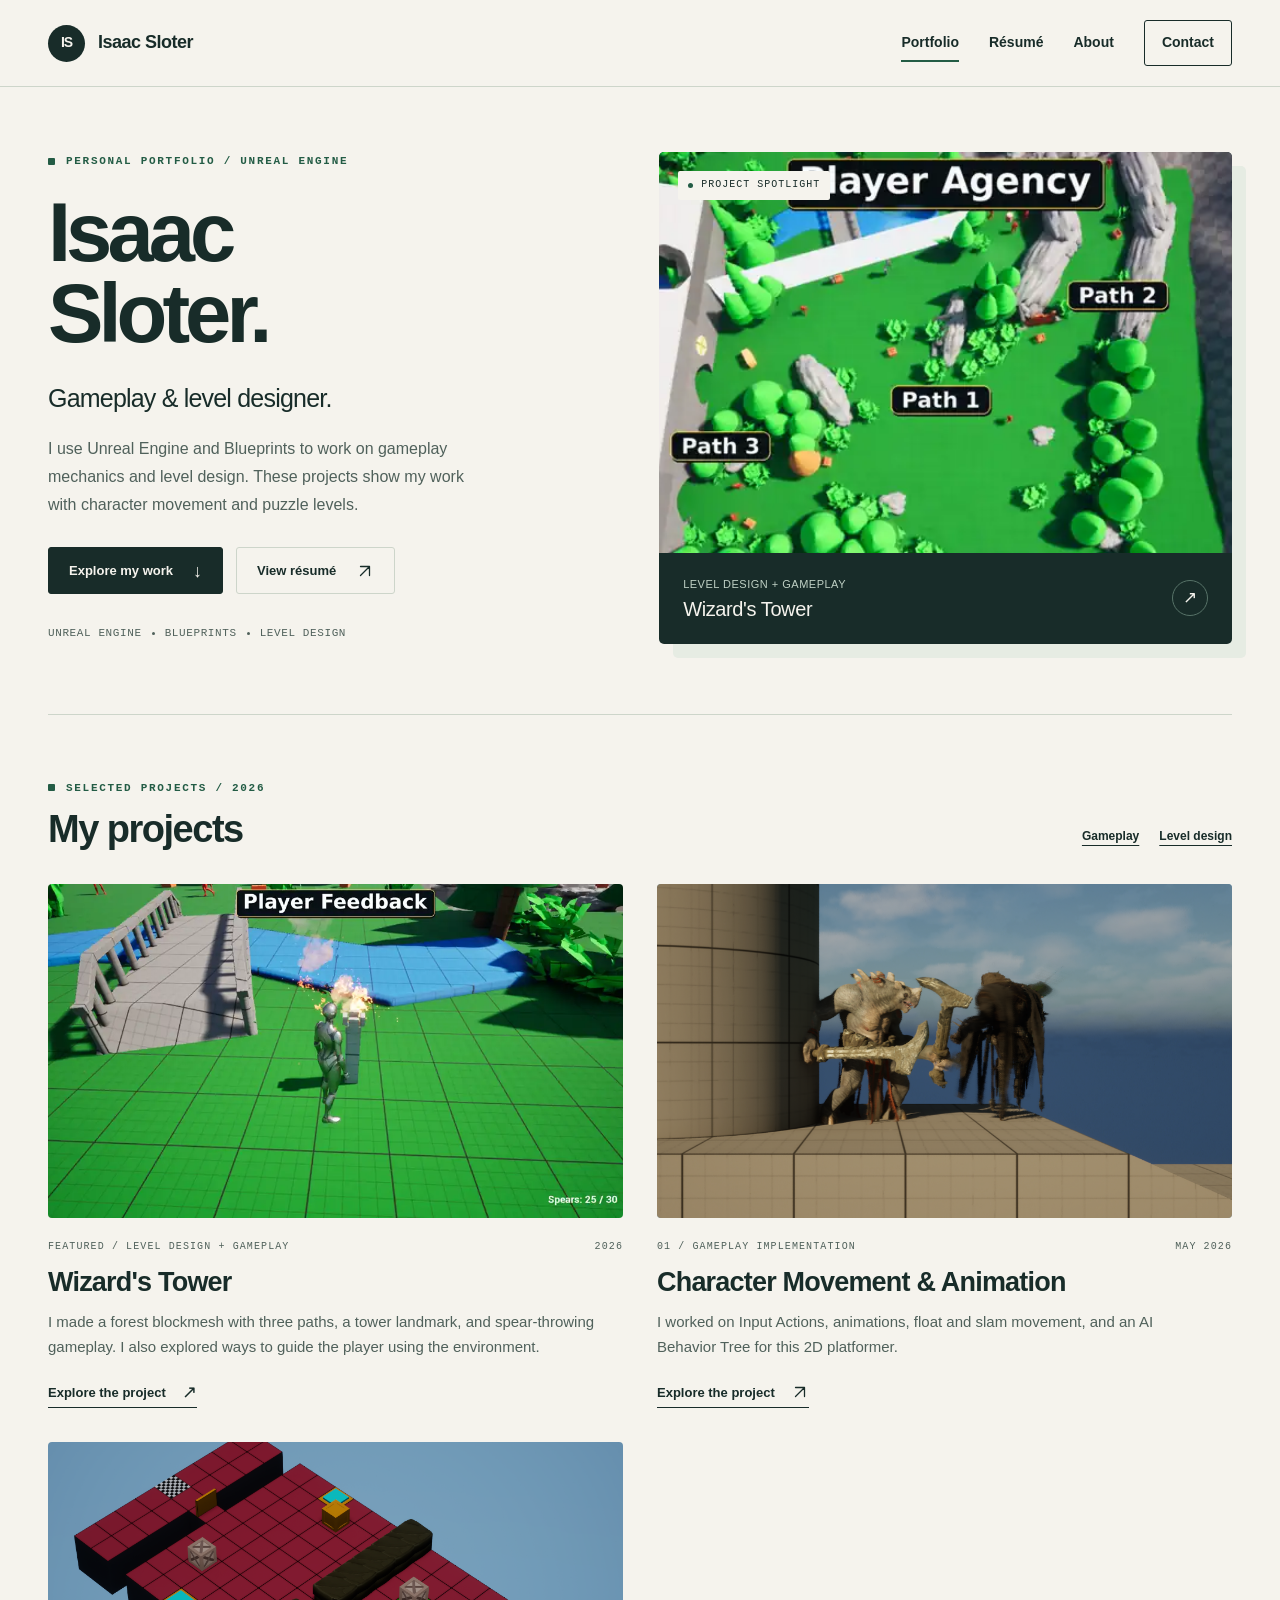
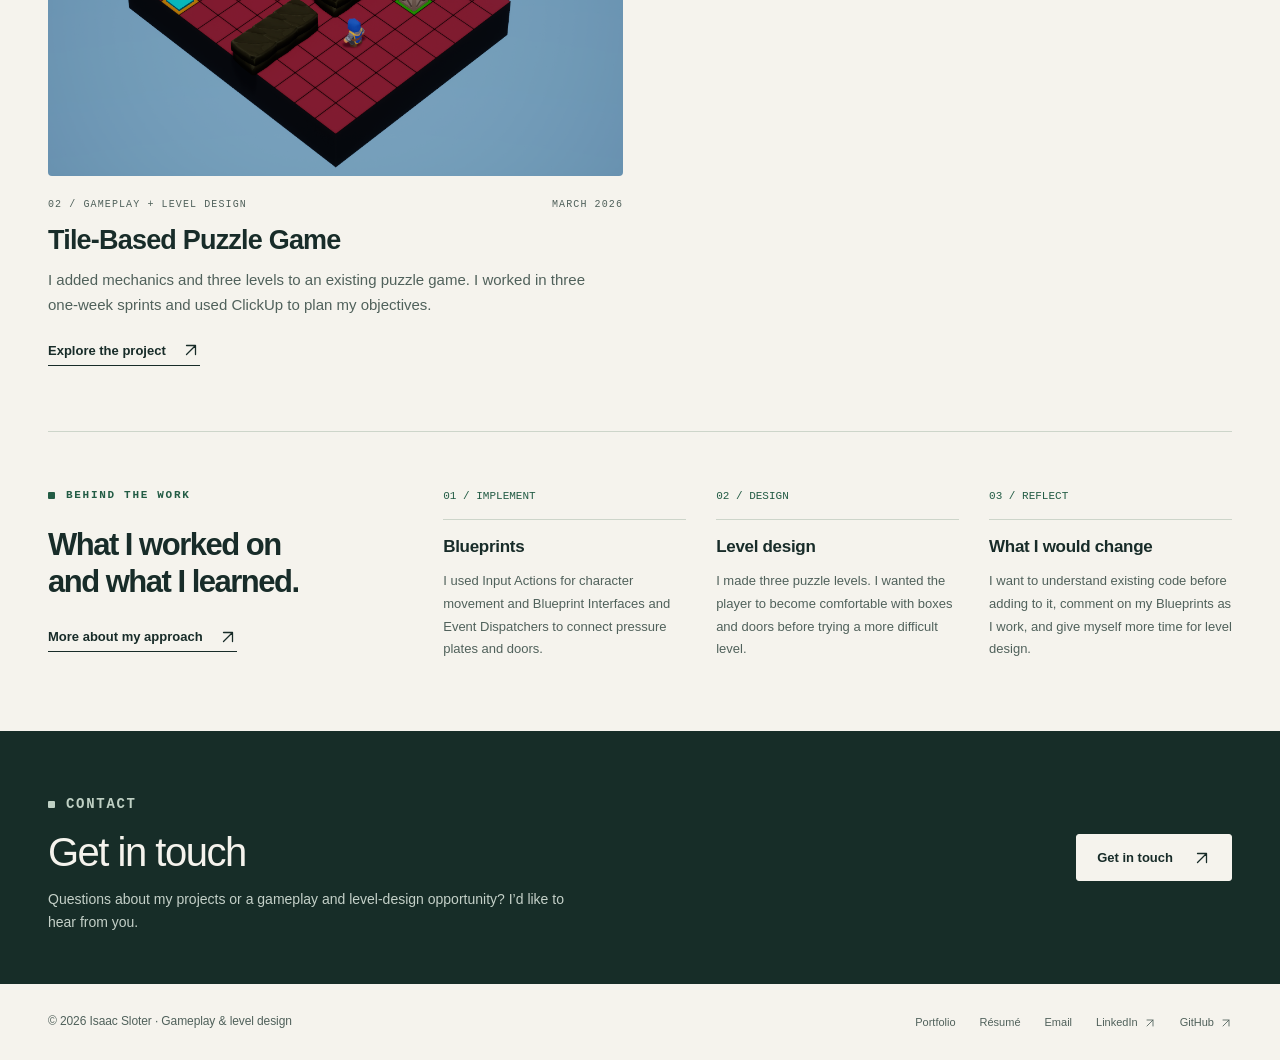
==== commit 49a19dbd: "Feature Wizard's Tower and publish level design concepts gallery" ====
--- a/index.html
+++ b/index.html
@@ -3,7 +3,7 @@
 <meta charset="utf-8"><meta name="viewport" content="width=device-width, initial-scale=1">
 <title>Isaac Sloter | Gameplay &amp; Level Design</title><meta name="description" content="Isaac Sloter’s Unreal Engine portfolio: character movement, Blueprint gameplay systems, and puzzle level design.">
 <meta name="theme-color" content="#182c29"><link rel="canonical" href="https://isaacsloter.github.io/">
-<meta property="og:type" content="website"><meta property="og:title" content="Isaac Sloter | Gameplay &amp; Level Design"><meta property="og:description" content="Isaac Sloter’s Unreal Engine portfolio: character movement, Blueprint gameplay systems, and puzzle level design."><meta property="og:url" content="https://isaacsloter.github.io/"><meta property="og:image" content="https://isaacsloter.github.io/assets/puzzle-pressure-plates.png"><meta name="twitter:card" content="summary_large_image">
+<meta property="og:type" content="website"><meta property="og:title" content="Isaac Sloter | Gameplay &amp; Level Design"><meta property="og:description" content="Isaac Sloter’s Unreal Engine portfolio: character movement, Blueprint gameplay systems, and puzzle level design."><meta property="og:url" content="https://isaacsloter.github.io/"><meta property="og:image" content="https://isaacsloter.github.io/assets/wizards-tower/04-player-agency.webp"><meta name="twitter:card" content="summary_large_image">
 <link rel="icon" type="image/svg+xml" href="assets/favicon.svg"><link rel="stylesheet" href="styles.css"><script src="site.js" defer></script>
 </head><body><a class="skip-link" href="#main">Skip to content</a>
 <header class="site-header"><div class="wrap header-inner">
@@ -17,9 +17,11 @@
 <p class="hero-copy">I use Unreal Engine and Blueprints to work on gameplay mechanics and level design. These projects show my work with character movement and puzzle levels.</p>
 <div class="button-row"><a class="button" href="#work">Explore my work <span class="arrow" aria-hidden="true">↓</span></a><a class="button secondary" href="resume.html">View résumé <span class="arrow" aria-hidden="true"><svg class="icon" aria-hidden="true" viewBox="0 0 24 24" fill="none" stroke="currentColor" stroke-width="1.7" stroke-linecap="round" stroke-linejoin="round"><path d="M6 18 18 6M6 6h12v12"/></svg></span></a></div>
 <div class="hero-tools"><span>Unreal Engine</span><span class="sep" aria-hidden="true"></span><span>Blueprints</span><span class="sep" aria-hidden="true"></span><span>Level design</span></div>
-</div><figure class="hero-feature"><a href="projects/tile-puzzle.html" aria-label="Explore the Tile-Based Puzzle Game case study"><span class="feature-stamp">PROJECT SPOTLIGHT</span><div class="image-stage"><img src="assets/puzzle-pressure-plates.png" alt="Isometric puzzle level with crates, colored pressure plates, a door, and a checkered goal." width="2133" height="1187" fetchpriority="high"></div><figcaption class="feature-caption"><div><p>GAMEPLAY SYSTEMS + LEVEL DESIGN</p><h2>Tile-Based Puzzle Game</h2></div><span class="round-arrow" aria-hidden="true"><svg class="icon" aria-hidden="true" viewBox="0 0 24 24" fill="none" stroke="currentColor" stroke-width="1.7" stroke-linecap="round" stroke-linejoin="round"><path d="M6 18 18 6M6 6h12v12"/></svg></span></figcaption></a></figure></section>
+</div><figure class="hero-feature"><a href="projects/wizards-tower.html" aria-label="Explore the Wizard's Tower case study"><span class="feature-stamp">PROJECT SPOTLIGHT</span><div class="image-stage"><img src="assets/wizards-tower/04-player-agency.webp" alt="Overhead blockmesh view of Wizard's Tower with three labeled paths through a forest level." width="1000" height="365" fetchpriority="high"></div><figcaption class="feature-caption"><div><p>LEVEL DESIGN + GAMEPLAY</p><h2>Wizard's Tower</h2></div><span class="round-arrow" aria-hidden="true">↗</span></figcaption></a></figure></section>
 <section class="section top-rule" id="work" aria-labelledby="work-heading"><div class="section-heading"><div><p class="eyebrow">Selected projects / 2026</p><h2 id="work-heading">My projects</h2></div><nav class="section-links" aria-label="Portfolio categories"><a href="#gameplay">Gameplay</a><a href="#level-design">Level design</a></nav></div>
 <div class="project-grid">
+<article class="project-card wizard-card" id="wizard-tower"><a class="media-link" href="projects/wizards-tower.html" aria-label="View Wizard's Tower"><img src="assets/wizards-tower/05-player-feedback.webp" alt="Wizard's Tower blockmesh gameplay scene showing the player beside a burning object and bridge." width="1000" height="558" loading="lazy"></a><div class="card-kicker"><span>Featured / Level design + gameplay</span><span>2026</span></div><h3><a href="projects/wizards-tower.html">Wizard's Tower</a></h3><p>I made a forest blockmesh with three paths, a tower landmark, and spear-throwing gameplay. I also explored ways to guide the player using the environment.</p><a class="text-link" href="projects/wizards-tower.html">Explore the project <span class="arrow" aria-hidden="true">↗</span></a></article>
+
 <article class="project-card" id="gameplay"><a class="media-link platformer-card" href="projects/character-movement.html" aria-label="View Character Movement and Animation"><img src="assets/platformer-gameplay.png" alt="Two fantasy characters on a blockout platform in the character-control prototype." width="982" height="847" loading="lazy"></a><div class="card-kicker"><span>01 / Gameplay implementation</span><span>May 2026</span></div><h3><a href="projects/character-movement.html">Character Movement &amp; Animation</a></h3><p>I worked on Input Actions, animations, float and slam movement, and an AI Behavior Tree for this 2D platformer.</p><a class="text-link" href="projects/character-movement.html">Explore the project <span class="arrow" aria-hidden="true"><svg class="icon" aria-hidden="true" viewBox="0 0 24 24" fill="none" stroke="currentColor" stroke-width="1.7" stroke-linecap="round" stroke-linejoin="round"><path d="M6 18 18 6M6 6h12v12"/></svg></span></a></article>
 <article class="project-card" id="level-design"><a class="media-link" href="projects/tile-puzzle.html" aria-label="View Tile-Based Puzzle Game"><img src="assets/puzzle-pressure-plates.png" alt="Crates and pressure plates arranged across an isometric puzzle layout." width="2133" height="1187" loading="lazy"></a><div class="card-kicker"><span>02 / Gameplay + level design</span><span>March 2026</span></div><h3><a href="projects/tile-puzzle.html">Tile-Based Puzzle Game</a></h3><p>I added mechanics and three levels to an existing puzzle game. I worked in three one-week sprints and used ClickUp to plan my objectives.</p><a class="text-link" href="projects/tile-puzzle.html">Explore the project <span class="arrow" aria-hidden="true"><svg class="icon" aria-hidden="true" viewBox="0 0 24 24" fill="none" stroke="currentColor" stroke-width="1.7" stroke-linecap="round" stroke-linejoin="round"><path d="M6 18 18 6M6 6h12v12"/></svg></span></a></article>
 </div></section>
--- a/styles.css
+++ b/styles.css
@@ -191,3 +191,21 @@
 @media print{@page{margin:14mm}body{background:white;color:#111;font-size:10pt}.site-header,.site-footer,.contact-band,.resume-toolbar,.skip-link{display:none!important}.wrap{width:100%;max-width:none}.page-hero{padding:0}.resume-sheet{border:0;padding:0;margin:0;max-width:none;background:white}.resume-heading h1{font-size:28pt}.resume-heading .role{font-size:13pt}.resume-heading{padding-bottom:15px;margin-bottom:20px}.resume-section{margin-bottom:20px}.resume-section h2{font-size:10pt;color:#111}.resume-section p,.resume-section li{font-size:10pt;line-height:1.5;color:#222}.resume-project h3{font-size:12pt}.resume-skills{grid-template-columns:1fr 1fr}.resume-project{break-inside:avoid;margin-top:18px}.resume-contact{font-size:9pt}a{color:inherit;text-decoration:none}.image-dialog{display:none!important}}
 
 .icon{display:inline-block;width:18px;height:18px;vertical-align:middle;flex-shrink:0}.footer-links .icon{width:12px;height:12px;margin-left:3px}.arrow .icon{display:block}
+
+/* Wizard's Tower case study and concept gallery */
+.wizard-feature-actions{display:flex;flex-wrap:wrap;gap:13px;margin:-17px 0 55px}
+.wizard-inline-media{margin:22px 0 25px}
+.wizard-inline-media img{display:block;max-width:100%;width:620px;height:auto;border-radius:5px}
+.wizard-inline-media figcaption{font-size:12px;color:var(--muted);margin-top:12px;line-height:1.6}
+.concept-hero{max-width:950px}
+.concept-note{margin:0 0 42px}
+.concept-grid{display:grid;grid-template-columns:repeat(2,minmax(0,1fr));gap:38px 32px;padding:0 0 70px}
+.concept-item{margin:0;min-width:0;background:var(--surface);border:1px solid var(--line);border-radius:5px;overflow:hidden}
+.concept-item .image-zoom{background:#243c32}
+.concept-item img{display:block;width:100%;height:auto;max-height:490px;object-fit:contain}
+.concept-item figcaption{padding:20px 24px 25px}
+.concept-number{font-family:Consolas,"Liberation Mono",monospace;font-size:10px;letter-spacing:1px;color:var(--green)}
+.concept-item h2{font-size:24px;letter-spacing:-.6px;margin:8px 0 11px}
+.concept-item p{font-size:14px;line-height:1.65;color:var(--muted);margin:0}
+.wizard-back{border-top:1px solid var(--line);padding:28px 0 65px;display:flex;align-items:center;gap:25px;flex-wrap:wrap}
+@media(max-width:760px){.concept-grid{grid-template-columns:1fr;gap:24px;padding-bottom:35px}.concept-item img{max-height:450px}.concept-item figcaption{padding:18px}.wizard-feature-actions{margin:0 0 38px}}
